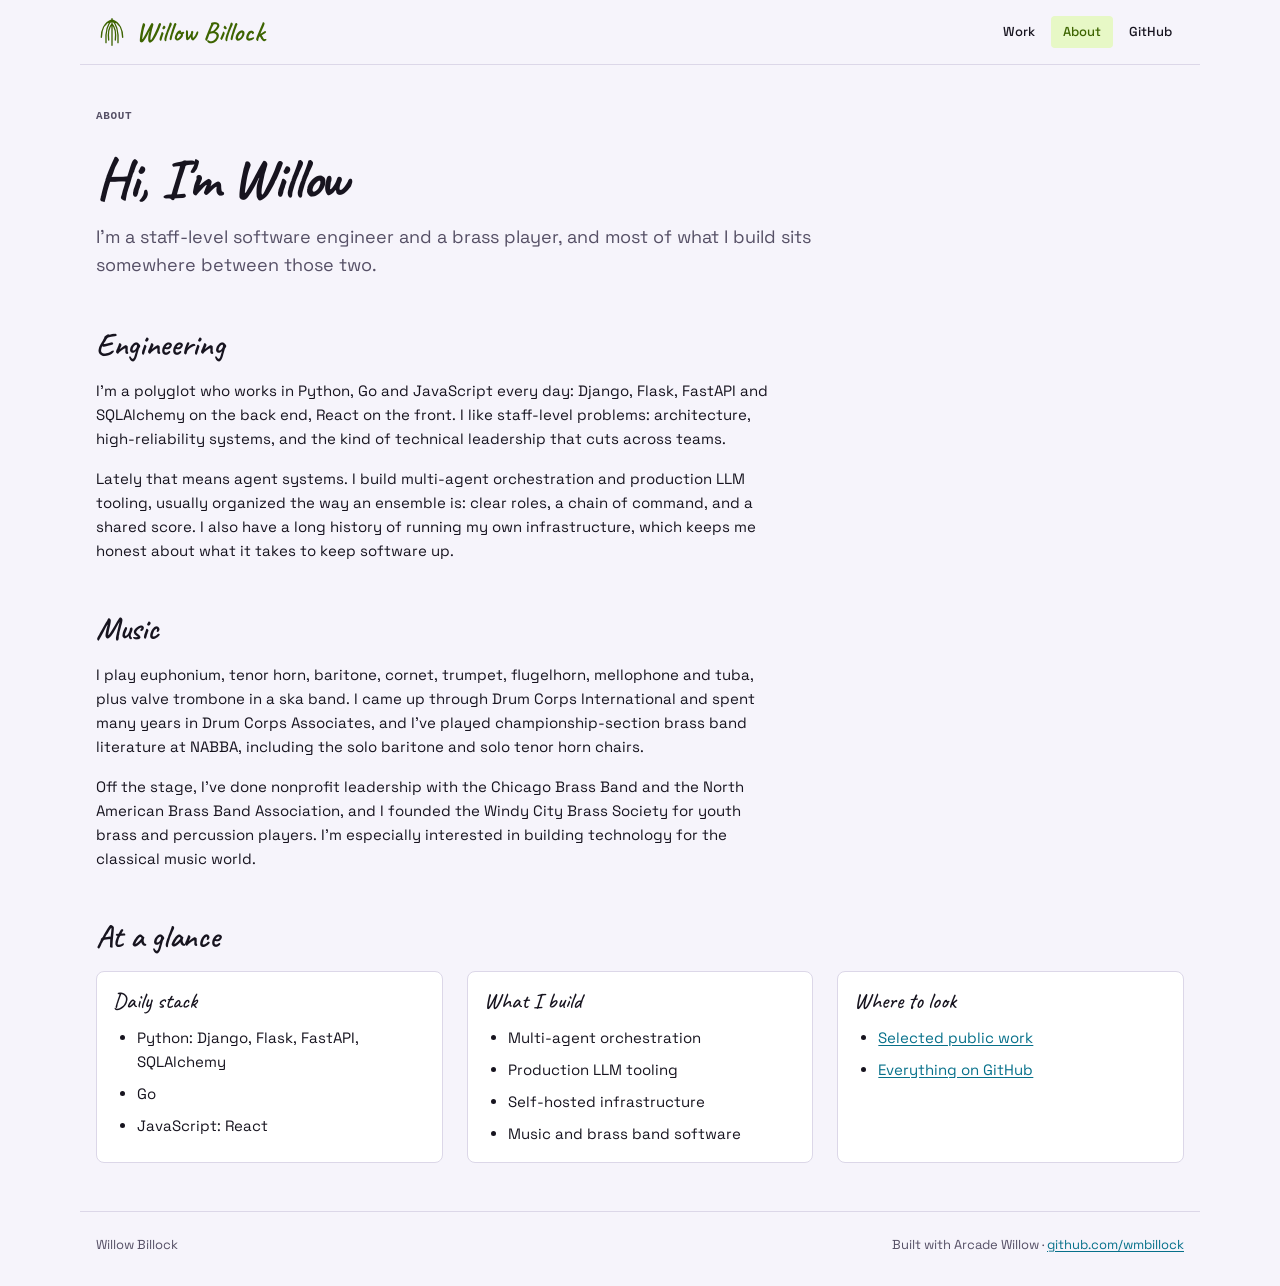
==== about.html @ 8b8f51fa "feat: rebuild the site as Willow Billock's GitHub billboard Replaces the old Windy City Brass Societ" ====
<!doctype html>
<html lang="en">
<head>
<meta charset="utf-8">
<meta name="viewport" content="width=device-width, initial-scale=1">
<title>About Willow Billock</title>
<meta name="description" content="Willow Billock: staff-level software engineer, agent systems builder and brass musician.">
<meta name="author" content="Willow Billock">
<meta property="og:title" content="About Willow Billock">
<meta property="og:description" content="Staff-level software engineer, agent systems builder and brass musician.">
<meta property="og:type" content="profile">
<meta name="color-scheme" content="dark light">
<link rel="icon" href="assets/willow.svg" type="image/svg+xml">
<link rel="preconnect" href="https://fonts.googleapis.com">
<link rel="preconnect" href="https://fonts.gstatic.com" crossorigin>
<link rel="stylesheet" href="https://fonts.googleapis.com/css2?family=Caveat:wght@400..700&family=Space+Grotesk:wght@300..700&display=swap">
<link rel="stylesheet" href="assets/aw.css">
<link rel="stylesheet" href="assets/site.css">
</head>
<body>
<svg width="0" height="0" style="position:absolute" aria-hidden="true">
  <defs>
    <symbol id="i-willow" viewBox="0 0 48 48" fill="none" stroke="currentColor" stroke-width="2" stroke-linecap="round"><path d="M24 4V44M24 6C17 12 14 24 15 40M24 6C31 12 34 24 33 40M24 12C19 17 18 27 19 36M24 12C29 17 30 27 29 36M24 6C12 10 8 22 8 32M24 6C36 10 40 22 40 32"/></symbol>
  </defs>
</svg>

<header class="site-bar">
  <a class="site-brand" href="index.html" aria-label="Willow Billock, home">
    <svg aria-hidden="true"><use href="#i-willow"/></svg>
    <b>Willow Billock</b>
  </a>
  <nav class="site-nav" aria-label="Site">
    <a href="index.html">Work</a>
    <a href="about.html" aria-current="page">About</a>
    <a href="https://github.com/wmbillock">GitHub</a>
  </nav>
</header>

<main class="site-main">
  <section class="hero" aria-labelledby="about-title">
    <p class="aw-eyebrow">About</p>
    <h1 class="display" id="about-title">Hi, I'm Willow</h1>
    <p class="hero-lede">I'm a staff-level software engineer and a brass player, and most of what I build sits somewhere between those two.</p>
  </section>

  <section class="section prose" aria-labelledby="eng-title">
    <h2 class="title" id="eng-title">Engineering</h2>
    <p>I'm a polyglot who works in Python, Go and JavaScript every day: Django, Flask, FastAPI and SQLAlchemy on the back end, React on the front. I like staff-level problems: architecture, high-reliability systems, and the kind of technical leadership that cuts across teams.</p>
    <p>Lately that means agent systems. I build multi-agent orchestration and production LLM tooling, usually organized the way an ensemble is: clear roles, a chain of command, and a shared score. I also have a long history of running my own infrastructure, which keeps me honest about what it takes to keep software up.</p>
  </section>

  <section class="section prose" aria-labelledby="music-title">
    <h2 class="title" id="music-title">Music</h2>
    <p>I play euphonium, tenor horn, baritone, cornet, trumpet, flugelhorn, mellophone and tuba, plus valve trombone in a ska band. I came up through Drum Corps International and spent many years in Drum Corps Associates, and I've played championship-section brass band literature at NABBA, including the solo baritone and solo tenor horn chairs.</p>
    <p>Off the stage, I've done nonprofit leadership with the Chicago Brass Band and the North American Brass Band Association, and I founded the Windy City Brass Society for youth brass and percussion players. I'm especially interested in building technology for the classical music world.</p>
  </section>

  <section class="section" aria-labelledby="glance-title">
    <h2 class="title" id="glance-title">At a glance</h2>
    <div class="about-grid">
      <article class="aw-panel">
        <h3 class="aw-panel-title">Daily stack</h3>
        <ul>
          <li>Python: Django, Flask, FastAPI, SQLAlchemy</li>
          <li>Go</li>
          <li>JavaScript: React</li>
        </ul>
      </article>
      <article class="aw-panel">
        <h3 class="aw-panel-title">What I build</h3>
        <ul>
          <li>Multi-agent orchestration</li>
          <li>Production LLM tooling</li>
          <li>Self-hosted infrastructure</li>
          <li>Music and brass band software</li>
        </ul>
      </article>
      <article class="aw-panel">
        <h3 class="aw-panel-title">Where to look</h3>
        <ul>
          <li><a href="index.html">Selected public work</a></li>
          <li><a href="https://github.com/wmbillock">Everything on GitHub</a></li>
        </ul>
      </article>
    </div>
  </section>
</main>

<footer class="site-foot">
  <span>Willow Billock</span>
  <span>Built with Arcade Willow · <a href="https://github.com/wmbillock">github.com/wmbillock</a></span>
</footer>
</body>
</html>
---- assets/aw.css ----
/* Arcade Willow rev 4 (aw.css, 2026-10-31). Rules unchanged; comments removed for publishing. */
:root, :root[data-theme="dark"] {
  color-scheme: dark;
  --surface: #121018;
  --surface-raised: #1b1824;
  --surface-sunken: #0c0a11;
  --line: #2e2a3a;
  --line-strong: #6b6480;
  --ink: #eeeaf6;
  --ink-muted: #a7a0b8;
  --lime: #b6f23a;
  --on-lime: #121018;
  --lime-text: #b6f23a;
  --lime-soft: #24330a;
  --magenta: #ff4fae;
  --on-magenta: #121018;
  --magenta-text: #ff7cc2;
  --magenta-soft: #4a1030;
  --cyan: #2dd4ef;
  --on-cyan: #121018;
  --cyan-text: #5fe0f5;
  --cyan-soft: #0b3a44;
  --logo-blue: #2f7bff;
  --logo-royal: #8352f0;
  --amber: #ffc53d;
  --amber-text: #ffd166;
  --amber-soft: #3d2e05;
  --red: #ff5d5d;
  --on-red: #121018;
  --red-text: #ff8a8a;
  --red-soft: #4a1414;
  --focus: #2dd4ef;
  --shadow-pop: 3px 3px 0 0 #000000;
  --shadow-pop-lime: 3px 3px 0 0 #b6f23a;
  --link: var(--cyan-text);
  --success: var(--lime-text);
  --info: var(--cyan-text);
  --warning: var(--amber-text);
  --danger: var(--red-text);
  --sec-euphonia: var(--lime); --sec-euphonia-text: var(--lime-text); --sec-euphonia-soft: var(--lime-soft);
  --sec-conservatory: #b79cff; --sec-conservatory-text: #b79cff; --sec-conservatory-soft: #272040;
  --sec-circuit: #8ea7ff; --sec-circuit-text: #8ea7ff; --sec-circuit-soft: #1a2142;
  --sec-hall: #6ee7b7; --sec-hall-text: #6ee7b7; --sec-hall-soft: #0f3127;
  --livery-logistics: #ff9f6b; --livery-logistics-text: #ff9f6b; --livery-logistics-soft: #3a2214;
}
@media (prefers-color-scheme: light) {
  :root:not([data-theme="dark"]) {
    color-scheme: light;
    --surface: #f6f4fb; --surface-raised: #ffffff; --surface-sunken: #ece9f4;
    --line: #dcd7e8; --line-strong: #8a829e; --ink: #17141f; --ink-muted: #565066;
    --lime: #9bd82a; --on-lime: #17141f; --lime-text: #3d6400; --lime-soft: #e7f8c6;
    --magenta: #f0359a; --on-magenta: #17141f; --magenta-text: #b0106a; --magenta-soft: #ffe0f0;
    --cyan: #1fc2e0; --on-cyan: #17141f; --cyan-text: #06708a; --cyan-soft: #d7f6fc;
    --logo-blue: #0050b4; --logo-royal: #4b1a9e;
    --amber: #ffc53d; --amber-text: #7a5200; --amber-soft: #fff1c7;
    --red: #d42f33; --on-red: #ffffff; --red-text: #b01e22; --red-soft: #ffe3e3;
    --focus: #06708a; --shadow-pop: 3px 3px 0 0 #17141f; --shadow-pop-lime: 3px 3px 0 0 #9bd82a;
    --sec-conservatory: #8f6ef5; --sec-conservatory-text: #5b3cc4; --sec-conservatory-soft: #ece6ff; --sec-circuit: #6f8cf0; --sec-circuit-text: #2f4fbf; --sec-circuit-soft: #e3e9ff; --sec-hall: #3fcf98; --sec-hall-text: #0b7a52; --sec-hall-soft: #dcf7ec; --livery-logistics: #f58a4f; --livery-logistics-text: #a8460f; --livery-logistics-soft: #ffe9dc;
  }
}
:root[data-theme="light"] {
  color-scheme: light;
  --surface: #f6f4fb; --surface-raised: #ffffff; --surface-sunken: #ece9f4;
  --line: #dcd7e8; --line-strong: #8a829e; --ink: #17141f; --ink-muted: #565066;
  --lime: #9bd82a; --on-lime: #17141f; --lime-text: #3d6400; --lime-soft: #e7f8c6;
  --magenta: #f0359a; --on-magenta: #17141f; --magenta-text: #b0106a; --magenta-soft: #ffe0f0;
  --cyan: #1fc2e0; --on-cyan: #17141f; --cyan-text: #06708a; --cyan-soft: #d7f6fc;
  --logo-blue: #0050b4; --logo-royal: #4b1a9e;
  --amber: #ffc53d; --amber-text: #7a5200; --amber-soft: #fff1c7;
  --red: #d42f33; --on-red: #ffffff; --red-text: #b01e22; --red-soft: #ffe3e3;
  --focus: #06708a; --shadow-pop: 3px 3px 0 0 #17141f; --shadow-pop-lime: 3px 3px 0 0 #9bd82a;
  --sec-conservatory: #8f6ef5; --sec-conservatory-text: #5b3cc4; --sec-conservatory-soft: #ece6ff; --sec-circuit: #6f8cf0; --sec-circuit-text: #2f4fbf; --sec-circuit-soft: #e3e9ff; --sec-hall: #3fcf98; --sec-hall-text: #0b7a52; --sec-hall-soft: #dcf7ec; --livery-logistics: #f58a4f; --livery-logistics-text: #a8460f; --livery-logistics-soft: #ffe9dc;
}
:root {
  --space-1: 4px; --space-2: 8px; --space-3: 12px; --space-4: 16px;
  --space-6: 24px; --space-8: 32px; --space-12: 48px;
  --radius-sm: 4px; --radius-md: 8px; --radius-lg: 12px; --radius-pill: 999px;
  --font-script: "Caveat", "Segoe Script", "Bradley Hand", cursive;
  --font-display: var(--font-script);
  --font-sans: "Space Grotesk", ui-sans-serif, system-ui, sans-serif;
  --font-mono: "Courier New", Courier, ui-monospace, monospace;
  --rail-w: 232px;
}
.display { font: 700 56px/56px var(--font-script); letter-spacing: -0.02em; margin: 0; text-wrap: balance; }
.title   { font: 600 32px/36px var(--font-script); letter-spacing: -0.01em; margin: 0; text-wrap: balance; }
.heading { font: 500 22px/26px var(--font-script); margin: 0; text-wrap: balance; }
.body    { font: 400 15px/22px var(--font-sans); }
.body-sm { font: 400 13px/18px var(--font-sans); }
.label   { font: 500 13px/16px var(--font-sans); }
.code    { font: 400 13px/20px var(--font-mono); }
.readout { font: 600 11px/16px var(--font-mono); letter-spacing: 0.06em; text-transform: uppercase; }
.muted   { color: var(--ink-muted); }
.aw-prose em, .aw-prose strong { font: 600 1.15em/1 var(--font-script); font-style: normal; }
.aw-prose a, a.aw-link { color: var(--link); text-underline-offset: 2px; }
.aw-btn { font: 500 13px/16px var(--font-sans); height: 36px; padding: 0 var(--space-3); display: inline-flex; align-items: center; justify-content: center; gap: var(--space-2); border-radius: var(--radius-sm); border: 1px solid var(--line-strong); background: var(--surface-raised); color: var(--ink); cursor: pointer; white-space: nowrap; transition: transform 80ms ease-out, box-shadow 80ms ease-out, background 80ms ease-out; }
.aw-btn:hover { background: var(--surface-sunken); }
.aw-btn:focus-visible, .aw-input:focus-visible, .aw-select:focus-visible, .aw-toggle input:focus-visible + .aw-toggle-track, .aw-rail-item:focus-visible, .aw-tab:focus-visible { outline: 2px solid var(--focus); outline-offset: 2px; }
.aw-btn-primary { background: var(--lime); color: var(--on-lime); border-color: var(--on-lime); box-shadow: var(--shadow-pop); }
.aw-btn-primary:hover { background: var(--lime); transform: translate(-1px, -1px); box-shadow: 4px 4px 0 0 var(--on-lime); }
.aw-btn-primary:active, .aw-btn-danger:active { transform: translate(3px, 3px); box-shadow: none; }
.aw-btn-ghost { border-color: transparent; background: transparent; }
.aw-btn-ghost:hover { background: var(--surface-sunken); }
.aw-btn-danger { background: var(--red); color: var(--on-red); border-color: var(--red); }
.aw-btn-sm { height: 28px; padding: 0 var(--space-2); }
.aw-btn-icon { width: 36px; padding: 0; }
.aw-btn-sm.aw-btn-icon { width: 28px; }
.aw-badge { display: inline-flex; align-items: center; gap: var(--space-1); font: 600 11px/16px var(--font-mono); letter-spacing: 0.06em; text-transform: uppercase; padding: 2px var(--space-2); border-radius: var(--radius-sm); background: var(--surface-sunken); color: var(--ink-muted); white-space: nowrap; }
.aw-badge-dot { width: 6px; height: 6px; border-radius: var(--radius-pill); background: currentColor; flex: none; }
.aw-badge-success { background: var(--lime-soft); color: var(--lime-text); }
.aw-badge-info { background: var(--cyan-soft); color: var(--cyan-text); }
.aw-badge-attention { background: var(--magenta-soft); color: var(--magenta-text); }
.aw-badge-warning { background: var(--amber-soft); color: var(--amber-text); }
.aw-badge-danger { background: var(--red-soft); color: var(--red-text); }
.aw-badge-live .aw-badge-dot { animation: aw-pulse 1.2s ease-in-out infinite; }
@keyframes aw-pulse { 50% { opacity: 0.3; } }
.aw-panel { background: var(--surface-raised); border: 1px solid var(--line); border-radius: var(--radius-md); padding: var(--space-4); display: flex; flex-direction: column; gap: var(--space-3); min-width: 0; }
.aw-panel-featured { border-color: var(--line-strong); box-shadow: var(--shadow-pop); }
.aw-panel-featured:hover { box-shadow: var(--shadow-pop-lime); }
.aw-panel-head { display: flex; align-items: flex-start; justify-content: space-between; gap: var(--space-3); }
.aw-panel-head > div:first-child { min-width: 0; }
.aw-panel-title { margin: 0; font: 500 22px/26px var(--font-script); }
.aw-panel-meta { font: 400 13px/20px var(--font-mono); color: var(--ink-muted); overflow-wrap: anywhere; }
.aw-panel-actions { display: flex; gap: var(--space-2); flex-wrap: wrap; align-items: center; }
.aw-panel-flush { padding: 0; gap: 0; }
.aw-panel-flush > .aw-panel-head { padding: var(--space-4) var(--space-4) var(--space-2); }
.aw-field { display: flex; flex-direction: column; gap: var(--space-1); min-width: 0; }
.aw-field-label { font: 500 13px/16px var(--font-sans); }
.aw-field-hint { font: 400 13px/18px var(--font-sans); color: var(--ink-muted); }
.aw-field-error { font: 400 13px/18px var(--font-sans); color: var(--danger); }
.aw-input, .aw-select { font: 400 15px/22px var(--font-sans); height: 36px; padding: 0 var(--space-3); border-radius: var(--radius-sm); border: 1px solid var(--line-strong); background: var(--surface-raised); color: var(--ink); min-width: 0; width: 100%; }
.aw-input::placeholder { color: var(--ink-muted); }
.aw-input-mono { font: 400 13px/20px var(--font-mono); }
.aw-input[aria-invalid="true"] { border-color: var(--red-text); }
textarea.aw-input { height: auto; padding: var(--space-2) var(--space-3); resize: none; }
.aw-toggle { display: inline-flex; align-items: center; gap: var(--space-2); cursor: pointer; font: 400 15px/22px var(--font-sans); }
.aw-toggle input { position: absolute; opacity: 0; width: 1px; height: 1px; }
.aw-toggle-track { width: 36px; height: 20px; border-radius: var(--radius-pill); background: var(--surface-sunken); border: 1px solid var(--line-strong); position: relative; transition: background 120ms ease-out; flex: none; }
.aw-toggle-track::after { content: ""; position: absolute; top: 2px; left: 2px; width: 14px; height: 14px; border-radius: var(--radius-pill); background: var(--ink-muted); transition: transform 120ms ease-out, background 120ms ease-out; }
.aw-toggle input:checked + .aw-toggle-track { background: var(--lime); border-color: var(--on-lime); }
.aw-toggle input:checked + .aw-toggle-track::after { transform: translateX(16px); background: var(--on-lime); }
.aw-drawer-head { display: flex; align-items: center; justify-content: space-between; gap: var(--space-3); padding: var(--space-4); border-bottom: 1px solid var(--line); }
.aw-drawer-title { margin: 0; font: 600 32px/36px var(--font-script); }
.aw-tray { display: flex; flex-direction: column; gap: var(--space-6); }
.aw-tray > .aw-panel:first-child { border-color: var(--line-strong); box-shadow: var(--shadow-pop); }
.aw-rowlist { list-style: none; margin: 0; padding: 0; display: flex; flex-direction: column; }
.aw-rowlist > .aw-row { display: grid; grid-template-columns: minmax(0, 1fr) auto; align-items: center; gap: 2px var(--space-3); padding: var(--space-3); border-top: 1px solid var(--line); }
.aw-rowlist > .aw-row:first-child { border-top: 0; }
.aw-rowlist > .aw-row.selected { background: var(--lime-soft); }
.aw-rowlist > .aw-row.unread { background: var(--magenta-soft); }
.aw-row-main { min-width: 0; overflow: hidden; text-overflow: ellipsis; white-space: nowrap; font: 500 15px/22px var(--font-sans); }
.aw-row-sub { grid-column: 1; min-width: 0; font: 400 13px/18px var(--font-sans); color: var(--ink-muted); overflow: hidden; text-overflow: ellipsis; white-space: nowrap; }
.aw-row-readout { grid-column: 2; grid-row: 1 / span 2; font: 600 11px/16px var(--font-mono); letter-spacing: 0.06em; text-transform: uppercase; color: var(--ink-muted); text-align: right; white-space: nowrap; display: inline-flex; align-items: center; gap: var(--space-2); }
.aw-tile { position: relative; display: flex; flex-direction: column; align-items: center; justify-content: center; gap: var(--space-1); aspect-ratio: 1 / 1; max-width: 100%; padding: var(--space-3); background: var(--surface-raised); border: 2px solid var(--line-strong); border-radius: var(--radius-md); color: var(--ink); overflow: hidden; }
.aw-tile-pet { width: 48px; height: 48px; display: grid; place-items: center; border-radius: var(--radius-sm); background: var(--surface-sunken); font: 600 22px/1 var(--font-script); }
.aw-tile-name { font: 500 13px/16px var(--font-sans); max-width: 100%; overflow: hidden; text-overflow: ellipsis; white-space: nowrap; }
.aw-tile-state { font: 600 11px/16px var(--font-mono); letter-spacing: 0.06em; text-transform: uppercase; color: var(--ink-muted); }
.aw-tile-working { border-color: var(--cyan); }
.aw-tile-waiting { border-color: var(--magenta); }
.aw-tile-succeeded { border-color: var(--lime); }
.aw-tile-failed { border-color: var(--red); }
.aw-tile-stale { border-color: var(--amber); }
.aw-tile-idle { border-color: var(--line-strong); }
.aw-tile-grid { display: grid; grid-template-columns: repeat(auto-fill, minmax(112px, 1fr)); gap: var(--space-3); }
.aw-shell { display: grid; grid-template-columns: var(--rail-w) minmax(0, 1fr); min-height: 100%; background: var(--surface); color: var(--ink); }
.aw-rail { display: flex; flex-direction: column; gap: var(--space-1); padding: var(--space-4) var(--space-3); border-right: 1px solid var(--line); background: var(--surface); min-width: 0; }
.aw-rail-brand { display: flex; align-items: center; gap: var(--space-2); padding: 0 var(--space-2) var(--space-4); }
.aw-rail-brand b { font: 600 26px/1 var(--font-script); color: var(--lime-text); }
.aw-rail-group { font: 600 11px/16px var(--font-mono); letter-spacing: 0.06em; text-transform: uppercase; color: var(--ink-muted); padding: var(--space-4) var(--space-2) var(--space-1); }
.aw-rail-item { display: flex; align-items: center; gap: var(--space-2); height: 36px; padding: 0 var(--space-2); border-radius: var(--radius-sm); color: var(--ink); text-decoration: none; font: 500 13px/16px var(--font-sans); border: 0; background: none; cursor: pointer; width: 100%; text-align: left; }
.aw-rail-item:hover { background: var(--surface-raised); }
.aw-rail-item[aria-current="page"] { background: var(--lime-soft); color: var(--lime-text); }
.aw-rail-item .aw-badge { margin-left: auto; }
.aw-rail-item svg { flex: none; }
.aw-rail-foot { margin-top: auto; padding-top: var(--space-4); border-top: 1px solid var(--line); display: flex; flex-direction: column; gap: var(--space-2); }
.aw-main { min-width: 0; display: flex; flex-direction: column; }
.aw-content { padding: var(--space-6) var(--space-8) var(--space-12); display: flex; flex-direction: column; gap: var(--space-6); min-width: 0; }
@media (max-width: 760px) {
  .aw-shell { grid-template-columns: minmax(0, 1fr); }
  .aw-rail { position: sticky; bottom: 0; order: 2; flex-direction: row; overflow-x: auto; border-right: 0; border-top: 1px solid var(--line); padding: var(--space-2); z-index: 2; }
  .aw-rail-brand, .aw-rail-group, .aw-rail-foot { display: none; }
  .aw-rail-item { flex-direction: column; height: auto; width: auto; min-width: 64px; padding: var(--space-1) var(--space-2); gap: 2px; font-size: 11px; justify-content: center; position: relative; }
  .aw-rail-item .aw-badge { position: absolute; top: 0; right: 0; margin: 0; padding: 0 4px; }
  .aw-content { padding: var(--space-4) var(--space-4) var(--space-8); }
}
.aw-pagehead { display: flex; align-items: flex-end; justify-content: space-between; gap: var(--space-4); flex-wrap: wrap; }
.aw-pagehead > div:first-child { min-width: 0; display: flex; flex-direction: column; gap: var(--space-1); }
.aw-eyebrow { font: 600 11px/16px var(--font-mono); letter-spacing: 0.06em; text-transform: uppercase; color: var(--ink-muted); }
.aw-pagehead .title { color: var(--ink); }
.aw-pagehead-meta { font: 400 13px/20px var(--font-mono); color: var(--ink-muted); }
.aw-crumbs { display: flex; align-items: center; gap: var(--space-2); font: 500 13px/16px var(--font-sans); color: var(--ink-muted); flex-wrap: wrap; }
.aw-crumbs b { color: var(--ink); font-weight: 500; }
.aw-topbar { display: flex; align-items: center; justify-content: space-between; gap: var(--space-3); padding: var(--space-3) var(--space-8); border-bottom: 1px solid var(--line); min-height: 56px; flex-wrap: wrap; }
@media (max-width: 760px) { .aw-topbar { padding: var(--space-2) var(--space-4); } }
.aw-attn { display: grid; grid-template-columns: repeat(auto-fit, minmax(150px, 1fr)); border: 1px solid var(--line); border-radius: var(--radius-md); background: var(--surface-raised); overflow: hidden; }
.aw-attn-cell { display: flex; flex-direction: column; gap: var(--space-1); padding: var(--space-3) var(--space-4); border-left: 1px solid var(--line); min-width: 0; }
.aw-attn-cell:first-child { border-left: 0; }
.aw-attn-num { font: 600 28px/32px var(--font-mono); font-variant-numeric: tabular-nums; }
.aw-attn-needs { background: var(--magenta-soft); }
.aw-attn-needs .aw-attn-num { color: var(--magenta-text); }
.aw-attn-run .aw-attn-num { color: var(--cyan-text); }
.aw-attn-block .aw-attn-num { color: var(--amber-text); }
.aw-attn-ok .aw-attn-num { color: var(--lime-text); }
.aw-stats { display: grid; grid-template-columns: repeat(auto-fit, minmax(120px, 1fr)); gap: var(--space-2); }
.aw-stat { background: var(--surface-sunken); border-radius: var(--radius-sm); padding: var(--space-3); display: flex; flex-direction: column; gap: 2px; min-width: 0; }
.aw-stat-value { font: 600 20px/24px var(--font-mono); font-variant-numeric: tabular-nums; }
.aw-stat-label { font: 400 13px/18px var(--font-sans); color: var(--ink-muted); }
.aw-banner { display: flex; align-items: center; gap: var(--space-3); padding: var(--space-3) var(--space-4); border-radius: var(--radius-md); border: 1px solid transparent; flex-wrap: wrap; }
.aw-banner > p { margin: 0; flex: 1 1 240px; min-width: 0; font: 400 13px/18px var(--font-sans); }
.aw-banner-info { background: var(--cyan-soft); color: var(--ink); border-color: var(--cyan-soft); }
.aw-banner-warning { background: var(--amber-soft); color: var(--ink); }
.aw-banner-danger { background: var(--red-soft); color: var(--ink); }
.aw-banner-attention { background: var(--magenta-soft); color: var(--ink); }
.aw-tabs { display: flex; gap: var(--space-1); border-bottom: 1px solid var(--line); overflow-x: auto; }
.aw-tab { font: 500 13px/16px var(--font-sans); height: 40px; padding: 0 var(--space-3); border: 0; border-bottom: 2px solid transparent; background: none; color: var(--ink-muted); cursor: pointer; white-space: nowrap; display: inline-flex; align-items: center; gap: var(--space-2); }
.aw-tab:hover { color: var(--ink); }
.aw-tab[aria-selected="true"] { color: var(--lime-text); border-bottom-color: var(--lime); }
.aw-search { position: relative; display: flex; align-items: center; min-width: 0; }
.aw-search svg { position: absolute; left: var(--space-3); color: var(--ink-muted); pointer-events: none; }
.aw-search .aw-input { padding-left: 36px; padding-right: 36px; }
.aw-kbd { position: absolute; right: var(--space-2); font: 600 11px/16px var(--font-mono); border: 1px solid var(--line-strong); border-radius: var(--radius-sm); padding: 0 6px; color: var(--ink-muted); }
.aw-select { appearance: none; padding-right: 32px; background-image: linear-gradient(45deg, transparent 50%, var(--ink-muted) 50%), linear-gradient(135deg, var(--ink-muted) 50%, transparent 50%); background-position: calc(100% - 16px) 50%, calc(100% - 11px) 50%; background-size: 5px 5px; background-repeat: no-repeat; width: auto; }
.aw-filters { display: flex; gap: var(--space-2); flex-wrap: wrap; align-items: center; }
.aw-filters .aw-search { flex: 1 1 240px; }
.aw-well { background: var(--surface-sunken); border-radius: var(--radius-sm); padding: var(--space-3); font: 400 13px/20px var(--font-mono); color: var(--ink); overflow-x: auto; white-space: pre; margin: 0; max-height: 260px; }
.aw-kv { display: grid; grid-template-columns: max-content minmax(0, 1fr); gap: var(--space-2) var(--space-4); margin: 0; }
.aw-kv dt { font: 400 13px/20px var(--font-sans); color: var(--ink-muted); }
.aw-kv dd { margin: 0; font: 400 13px/20px var(--font-mono); overflow-wrap: anywhere; display: flex; gap: var(--space-2); align-items: center; flex-wrap: wrap; }
.aw-table-wrap { overflow-x: auto; border: 1px solid var(--line); border-radius: var(--radius-md); background: var(--surface-raised); }
.aw-table { width: 100%; border-collapse: collapse; font: 400 13px/18px var(--font-sans); }
.aw-table th { font: 600 11px/16px var(--font-mono); letter-spacing: 0.06em; text-transform: uppercase; color: var(--ink-muted); text-align: left; padding: var(--space-2) var(--space-3); border-bottom: 1px solid var(--line); white-space: nowrap; background: var(--surface); }
.aw-table td { padding: var(--space-3); border-top: 1px solid var(--line); vertical-align: middle; }
.aw-table tr:first-child td { border-top: 0; }
.aw-table td.num { font-family: var(--font-mono); font-variant-numeric: tabular-nums; text-align: right; white-space: nowrap; }
.aw-table tbody tr:hover { background: var(--surface-sunken); }
.aw-feed { list-style: none; margin: 0; padding: 0; display: flex; flex-direction: column; }
.aw-feed li { display: grid; grid-template-columns: 52px minmax(0, 1fr); gap: var(--space-3); padding: var(--space-3) 0; border-top: 1px solid var(--line); }
.aw-feed li:first-child { border-top: 0; }
.aw-feed time { font: 600 11px/20px var(--font-mono); letter-spacing: 0.06em; color: var(--ink-muted); font-variant-numeric: tabular-nums; }
.aw-feed-who { display: flex; gap: var(--space-2); align-items: center; flex-wrap: wrap; font: 500 13px/20px var(--font-sans); }
.aw-feed-what { font: 400 13px/18px var(--font-sans); color: var(--ink-muted); margin-top: 2px; }
.aw-empty { padding: var(--space-6) var(--space-4); color: var(--ink-muted); text-align: center; font: 400 13px/18px var(--font-sans); border: 1px dashed var(--line-strong); border-radius: var(--radius-md); }
.aw-thread { display: flex; flex-direction: column; gap: var(--space-3); }
.aw-msg { max-width: min(42rem, 88%); display: flex; flex-direction: column; gap: 2px; }
.aw-msg-body { padding: var(--space-2) var(--space-3); border-radius: var(--radius-md); border: 1px solid var(--line); font: 400 15px/22px var(--font-sans); overflow-wrap: anywhere; }
.aw-msg-meta { font: 600 11px/16px var(--font-mono); letter-spacing: 0.06em; text-transform: uppercase; color: var(--ink-muted); padding: 0 var(--space-1); }
.aw-msg-her { align-self: flex-start; }
.aw-msg-her .aw-msg-body { background: var(--surface-raised); border-bottom-left-radius: var(--radius-sm); }
.aw-msg-you { align-self: flex-end; align-items: flex-end; }
.aw-msg-you .aw-msg-body { background: var(--lime-soft); border-bottom-right-radius: var(--radius-sm); }
.aw-note { align-self: center; font: 400 13px/18px var(--font-sans); color: var(--ink-muted); background: var(--surface-sunken); border-radius: var(--radius-pill); padding: 2px var(--space-3); }
.aw-composer { display: flex; align-items: flex-end; gap: var(--space-2); padding: var(--space-2) var(--space-3); border-top: 1px solid var(--line); background: var(--surface); }
.aw-composer textarea { flex: 1; min-height: 44px; font-size: 16px; }
.aw-composer .aw-btn { width: 44px; height: 44px; padding: 0; flex: none; }
.aw-now { display: flex; align-items: center; gap: var(--space-3); padding: var(--space-2) var(--space-4); border-bottom: 1px solid var(--line); background: var(--surface); font: 500 13px/16px var(--font-sans); color: var(--ink-muted); width: 100%; border-left: 0; border-right: 0; border-top: 0; cursor: pointer; text-align: left; flex-wrap: wrap; }
.aw-now b { font: 600 13px/16px var(--font-mono); font-variant-numeric: tabular-nums; }
.aw-now .needs b { color: var(--magenta-text); }
.aw-now .run b { color: var(--cyan-text); }
.aw-now .block b { color: var(--amber-text); }
.aw-now.has-needs { background: var(--magenta-soft); color: var(--ink); }
.aw-now:focus-visible { outline: 2px solid var(--focus); outline-offset: -2px; }
.aw-progress { display: flex; flex-wrap: wrap; gap: var(--space-1) var(--space-2); list-style: none; margin: 0; padding: 0; font: 600 11px/16px var(--font-mono); letter-spacing: 0.04em; text-transform: uppercase; }
.aw-progress li { display: inline-flex; align-items: center; gap: 4px; color: var(--ink-muted); }
.aw-progress li + li::before { content: "·"; color: var(--line-strong); margin-right: 4px; }
.aw-progress li[data-s="done"] { color: var(--lime-text); }
.aw-progress li[data-s="now"] { color: var(--cyan-text); }
.aw-progress li[data-s="fail"] { color: var(--red-text); }
.aw-progress li[data-s="unknown"] { color: var(--amber-text); }
.aw-evidence { border-top: 1px solid var(--line); padding-top: var(--space-2); }
.aw-evidence > summary { cursor: pointer; font: 500 13px/16px var(--font-sans); color: var(--ink-muted); list-style: none; display: flex; gap: var(--space-2); align-items: center; }
.aw-evidence > summary::-webkit-details-marker { display: none; }
.aw-evidence > summary::before { content: "▸"; font-size: 11px; }
.aw-evidence[open] > summary::before { content: "▾"; }
.aw-evidence > .aw-well { margin-top: var(--space-2); }
.aw-history { list-style: none; margin: 0; padding: 0; display: flex; flex-direction: column; gap: 2px; font: 400 13px/18px var(--font-sans); color: var(--ink-muted); }
.aw-history li { display: flex; gap: var(--space-2); min-width: 0; }
.aw-history .readout { flex: none; }
.aw-history span:last-child { min-width: 0; overflow: hidden; text-overflow: ellipsis; white-space: nowrap; }
.aw-room { display: flex; flex-direction: column; }
.aw-room-msg { display: grid; grid-template-columns: 32px minmax(0, 1fr); gap: 2px var(--space-3); padding: var(--space-2) 0; }
.aw-room-msg + .aw-room-msg.cont { padding-top: 0; }
.aw-room-msg.cont .aw-avatar, .aw-room-msg.cont .aw-room-head { visibility: hidden; height: 0; }
.aw-avatar { grid-row: 1 / span 2; width: 32px; height: 32px; border-radius: var(--radius-sm); background: var(--surface-sunken); border: 2px solid var(--line-strong); display: grid; place-items: center; font: 600 16px/1 var(--font-script); color: var(--ink); }
.aw-avatar.you { border-color: var(--lime); }
.aw-avatar.her { border-color: var(--magenta); }
.aw-room-head { display: flex; gap: var(--space-2); align-items: baseline; flex-wrap: wrap; font: 500 13px/18px var(--font-sans); }
.aw-room-head time { font: 600 11px/16px var(--font-mono); color: var(--ink-muted); }
.aw-room-body { font: 400 13px/20px var(--font-sans); color: var(--ink); overflow-wrap: anywhere; }
.aw-room-day { display: flex; align-items: center; gap: var(--space-2); font: 600 11px/16px var(--font-mono); letter-spacing: 0.06em; text-transform: uppercase; color: var(--ink-muted); padding: var(--space-2) 0; }
.aw-room-day::before, .aw-room-day::after { content: ""; flex: 1; border-top: 1px solid var(--line); }
.aw-bars { display: grid; grid-template-columns: max-content minmax(0, 1fr) max-content; gap: var(--space-2) var(--space-3); align-items: center; font: 400 13px/18px var(--font-sans); }
.aw-bar { height: 10px; background: var(--surface-sunken); border-radius: 2px; overflow: hidden; }
.aw-bar i { display: block; height: 100%; background: var(--cyan); border-radius: 2px; }
.aw-bar i.lime { background: var(--lime); } .aw-bar i.muted { background: var(--line-strong); } .aw-bar i.amber { background: var(--amber); }
.aw-bars .v { font: 600 11px/16px var(--font-mono); font-variant-numeric: tabular-nums; color: var(--ink-muted); text-align: right; }
.aw-spark { display: flex; align-items: flex-end; gap: 2px; height: 40px; }
.aw-spark i { flex: 1; min-width: 2px; background: var(--line-strong); border-radius: 1px 1px 0 0; }
.aw-spark i.now { background: var(--cyan); }
.aw-device { display: inline-flex; flex-direction: column; gap: var(--space-2); align-items: flex-start; }
.aw-device canvas { image-rendering: pixelated; image-rendering: crisp-edges; background: #000; border-radius: var(--radius-sm); box-shadow: 0 0 0 6px #000, 0 0 0 7px var(--line-strong); max-width: 100%; height: auto; }
.aw-device figcaption { font: 600 11px/16px var(--font-mono); letter-spacing: 0.06em; text-transform: uppercase; color: var(--ink-muted); }
.aw-grid { display: grid; gap: var(--space-6); grid-template-columns: repeat(12, minmax(0, 1fr)); }
.aw-span-4 { grid-column: span 4; } .aw-span-5 { grid-column: span 5; } .aw-span-6 { grid-column: span 6; }
.aw-span-7 { grid-column: span 7; } .aw-span-8 { grid-column: span 8; } .aw-span-12 { grid-column: span 12; }
@media (max-width: 1100px) { .aw-span-4, .aw-span-5, .aw-span-6, .aw-span-7, .aw-span-8 { grid-column: span 12; } }
.aw-cluster { display: flex; gap: var(--space-2); flex-wrap: wrap; align-items: center; }
.aw-stack { display: flex; flex-direction: column; gap: var(--space-3); min-width: 0; }
@media (prefers-reduced-motion: reduce) {
  .aw-btn, .aw-toggle-track, .aw-toggle-track::after { transition: none; }
  .aw-badge-live .aw-badge-dot { animation: none; }
}
[data-section], .aw-app { --accent: var(--sec-euphonia); --accent-text: var(--sec-euphonia-text); --accent-soft: var(--sec-euphonia-soft); }
[data-section="conservatory"] { --accent: var(--sec-conservatory); --accent-text: var(--sec-conservatory-text); --accent-soft: var(--sec-conservatory-soft); }
[data-section="circuit"] { --accent: var(--sec-circuit); --accent-text: var(--sec-circuit-text); --accent-soft: var(--sec-circuit-soft); }
[data-section="hall"] { --accent: var(--sec-hall); --accent-text: var(--sec-hall-text); --accent-soft: var(--sec-hall-soft); }
[data-section="logistics"] { --accent: var(--livery-logistics); --accent-text: var(--livery-logistics-text); --accent-soft: var(--livery-logistics-soft); }
.aw-app, .aw-app *, .aw-app *::before, .aw-app *::after { box-sizing: border-box; }
.aw-app { display: grid; grid-template-columns: minmax(0, 1fr); min-height: 100dvh; background: var(--surface); color: var(--ink); }
.aw-app-main { display: flex; flex-direction: column; min-width: 0; min-height: 100dvh; }
.aw-nav { position: fixed; inset: 0 auto 0 0; width: min(320px, 86vw); z-index: 20; display: flex; flex-direction: column; background: var(--surface); border-right: 1px solid var(--line-strong); overflow-y: auto; transform: translateX(-100%); visibility: hidden; padding-bottom: env(safe-area-inset-bottom, 0px); }
.aw-nav[data-open="true"] { transform: none; visibility: visible; }
.aw-scrim { position: fixed; inset: 0; z-index: 19; background: var(--surface-sunken); opacity: 0.72; }
.aw-scrim[hidden] { display: none; }
@media (min-width: 840px) {
  .aw-app { grid-template-columns: 300px minmax(0, 1fr); }
  .aw-nav { position: sticky; top: 0; height: 100dvh; width: auto; transform: none; visibility: visible; z-index: auto; border-right-color: var(--line); }
  .aw-scrim { display: none; }
}
.aw-nav-list { display: flex; flex-direction: column; gap: 2px; padding: var(--space-2) var(--space-3) var(--space-6); }
.aw-hero { display: flex; flex-direction: column; gap: var(--space-2); padding: calc(var(--space-6) + env(safe-area-inset-top, 0px)) var(--space-6) var(--space-4); background: var(--sec-euphonia-soft); border-bottom: 1px solid var(--line); }
.aw-hero-mark { width: 40px; height: 40px; color: var(--lime); }
.aw-hero-word { font: 700 44px/44px var(--font-script); color: var(--lime-text); margin: 0; }
.aw-hero-presence { display: flex; align-items: center; gap: var(--space-2); font: 400 13px/18px var(--font-sans); color: var(--ink-muted); }
.aw-hero-focus { display: flex; align-items: center; justify-content: space-between; padding-top: var(--space-1); font: 500 13px/16px var(--font-sans); }
.aw-nav-item { display: flex; align-items: center; gap: var(--space-3); min-height: 44px; padding: 0 var(--space-3); border-radius: var(--radius-sm); font: 400 15px/22px var(--font-sans); color: var(--ink); text-decoration: none; background: none; border: 0; width: 100%; text-align: left; cursor: pointer; }
.aw-nav-item:hover { background: var(--surface-raised); }
.aw-nav-item[aria-current="page"] { background: var(--accent-soft); color: var(--accent-text); font-weight: 500; }
.aw-nav-item:focus-visible, .aw-menu-btn:focus-visible, .aw-runrow:focus-visible, .aw-info-row:focus-visible, .aw-activity-row:focus-visible { outline: 2px solid var(--focus); outline-offset: 2px; }
.aw-nav-item > svg { flex: none; width: 20px; height: 20px; color: var(--ink-muted); }
.aw-nav-item[aria-current="page"] > svg { color: var(--accent-text); }
.aw-nav-item .aw-swatch { flex: none; width: 10px; height: 10px; margin: 5px; border-radius: 3px; background: var(--accent); }
.aw-nav-item > span:not(.aw-swatch):not(.aw-count):not(.aw-dot) { flex: 1; min-width: 0; overflow: hidden; text-overflow: ellipsis; white-space: nowrap; }
.aw-nav-item.indent { padding-left: var(--space-8); }
.aw-nav-group { display: flex; align-items: center; justify-content: space-between; padding: var(--space-4) var(--space-3) var(--space-1); font: 600 11px/16px var(--font-mono); letter-spacing: 0.08em; text-transform: uppercase; color: var(--ink-muted); background: none; border: 0; width: 100%; text-align: left; }
.aw-count { flex: none; display: inline-grid; place-items: center; min-width: 18px; height: 18px; padding: 0 5px; border-radius: 9px; background: var(--magenta); color: var(--on-magenta); font: 500 11px/14px var(--font-sans); font-variant-numeric: tabular-nums; }
.aw-dot { flex: none; width: 8px; height: 8px; border-radius: var(--radius-pill); background: var(--ink); }
.aw-dot.needs { background: var(--magenta); }
[data-focus="on"] .aw-dot:not(.needs) { display: none; }
.aw-menu-btn { position: relative; display: inline-grid; place-items: center; width: 44px; height: 44px; border: 0; background: none; color: var(--ink); border-radius: var(--radius-sm); cursor: pointer; }
.aw-menu-btn .aw-count { position: absolute; top: 4px; right: 2px; }
@media (min-width: 840px) { .aw-menu-btn { display: none; } }
.aw-appbar { position: sticky; top: 0; z-index: 5; display: flex; align-items: center; gap: var(--space-1); padding: calc(var(--space-1) + env(safe-area-inset-top, 0px)) var(--space-2) var(--space-1); background: var(--surface); border-bottom: 2px solid var(--accent); }
.aw-appbar-titles { flex: 1; min-width: 0; display: flex; flex-direction: column; background: none; border: 0; padding: 0; text-align: left; color: inherit; cursor: pointer; }
.aw-appbar-title { font: 600 30px/34px var(--font-script); color: var(--accent-text); margin: 0; overflow: hidden; text-overflow: ellipsis; white-space: nowrap; }
.aw-appbar[data-kind="pushed"] .aw-appbar-title { font: 500 22px/26px var(--font-script); }
.aw-appbar-sub { font: 400 13px/18px var(--font-sans); color: var(--ink-muted); overflow: hidden; text-overflow: ellipsis; white-space: nowrap; }
.aw-icon-btn { display: inline-grid; place-items: center; width: 44px; height: 44px; border: 0; background: none; color: var(--ink-muted); border-radius: var(--radius-sm); cursor: pointer; flex: none; }
.aw-icon-btn:focus-visible { outline: 2px solid var(--focus); outline-offset: 2px; }
.aw-appbar + .aw-tabs { padding-inline: var(--space-4); }
.aw-read { flex: 1; display: flex; flex-direction: column; gap: var(--space-4); padding: var(--space-4) var(--space-6); width: 100%; max-width: calc(65ch + 2 * var(--space-6)); margin: 0 auto; overflow-y: auto; }
.aw-say { display: flex; flex-direction: column; gap: var(--space-1); max-width: 65ch; }
.aw-say-meta { font: 400 13px/18px var(--font-sans); color: var(--ink-muted); }
.aw-say-text { font: 400 15px/24px var(--font-sans); color: var(--ink); overflow-wrap: anywhere; }
.aw-say-text p { margin: 0 0 var(--space-2); } .aw-say-text p:last-child { margin: 0; }
.aw-say.you { align-self: flex-end; max-width: min(42ch, 80%); }
.aw-say.you .aw-say-text { padding: 10px 14px; background: var(--surface-raised); border: 1px solid var(--line); border-radius: var(--radius-md); }
.aw-say.you .aw-say-meta { display: none; }
.aw-day { display: flex; align-items: center; gap: 10px; font: 400 13px/18px var(--font-sans); color: var(--ink-muted); }
.aw-day::before, .aw-day::after { content: ""; flex: 1; border-top: 1px solid var(--line); }
[data-density="compact"] .aw-read { gap: var(--space-2); }
[data-density="compact"] .aw-say { flex-direction: row; gap: var(--space-2); }
.aw-runrow { display: flex; align-items: center; gap: 10px; padding: 10px var(--space-2) 10px var(--space-3); background: var(--surface-raised); border: 1px solid var(--line); border-radius: var(--radius-sm); color: var(--ink); text-decoration: none; font: 400 15px/22px var(--font-sans); width: 100%; text-align: left; cursor: pointer; }
.aw-runrow::before { content: ""; flex: none; width: 8px; height: 8px; border-radius: var(--radius-pill); background: var(--status, var(--ink-muted)); }
.aw-runrow-title { flex: 1; min-width: 0; overflow: hidden; text-overflow: ellipsis; white-space: nowrap; }
.aw-runrow-status { font: 400 13px/20px var(--font-mono); color: var(--status-text, var(--ink-muted)); white-space: nowrap; }
.aw-runrow > svg { flex: none; width: 20px; height: 20px; color: var(--ink-muted); }
[data-status="needs"] { --status: var(--magenta); --status-text: var(--magenta-text); }
[data-status="running"] { --status: var(--cyan); --status-text: var(--cyan-text); }
[data-status="blocked"] { --status: var(--amber); --status-text: var(--amber-text); }
[data-status="failed"] { --status: var(--red); --status-text: var(--red-text); }
[data-status="done"] { --status: var(--ink-muted); --status-text: var(--ink-muted); }
.aw-chip { display: inline-flex; align-items: center; gap: 10px; padding: var(--space-2) 14px var(--space-2) 10px; background: var(--surface-sunken); border: 1px solid var(--line); border-radius: var(--radius-sm); color: var(--ink); text-decoration: none; max-width: 100%; }
.aw-chip > svg { flex: none; width: 20px; height: 20px; color: var(--ink-muted); }
.aw-chip-name { font: 400 13px/18px var(--font-sans); overflow: hidden; text-overflow: ellipsis; white-space: nowrap; }
.aw-chip-meta { font: 400 13px/20px var(--font-mono); color: var(--ink-muted); }
.aw-say.you + .aw-chip, .aw-chip.you { align-self: flex-end; }
.aw-cause { display: flex; align-items: center; gap: 10px; padding: var(--space-2) var(--space-2) var(--space-2) var(--space-3); background: var(--amber-soft); color: var(--amber-text); border-radius: var(--radius-sm); font: 400 13px/18px var(--font-sans); }
.aw-cause::before { content: ""; flex: none; width: 8px; height: 8px; border-radius: var(--radius-pill); background: var(--amber); }
.aw-cause > span { flex: 1; min-width: 0; }
.aw-list { display: flex; flex-direction: column; margin: 0; padding: 0; list-style: none; }
.aw-list-label { padding: var(--space-4) var(--space-4) var(--space-1); font: 600 11px/16px var(--font-mono); letter-spacing: 0.08em; text-transform: uppercase; color: var(--ink-muted); }
.aw-activity-row { display: grid; grid-template-columns: 8px minmax(0, 1fr) auto; gap: 2px var(--space-3); align-items: start; padding: 14px var(--space-4); border-bottom: 1px solid var(--line); color: var(--ink-muted); text-decoration: none; }
.aw-activity-row::before { content: ""; width: 8px; height: 8px; margin-top: 8px; border-radius: var(--radius-pill); grid-row: span 2; }
.aw-activity-row[data-priority="needs"]::before { background: var(--magenta); }
.aw-activity-row[data-priority="needs"] .aw-activity-title { color: var(--ink); font-weight: 500; }
.aw-activity-title { font: 400 15px/22px var(--font-sans); }
.aw-activity-sub { font: 400 13px/18px var(--font-sans); color: var(--ink-muted); grid-column: 2; }
.aw-activity-time { font: 400 13px/20px var(--font-mono); color: var(--ink-muted); grid-row: 1; grid-column: 3; white-space: nowrap; }
.aw-info-row { display: flex; align-items: center; gap: var(--space-3); min-height: 52px; padding: 14px var(--space-4); border-bottom: 1px solid var(--line); color: var(--ink); text-decoration: none; font: 400 15px/22px var(--font-sans); }
.aw-info-row > svg { flex: none; width: 20px; height: 20px; color: var(--ink-muted); }
.aw-info-row > span:first-of-type { flex: 1; min-width: 0; }
.aw-info-value { font: 400 13px/18px var(--font-sans); color: var(--status-text, var(--ink-muted)); white-space: nowrap; }
.aw-actionbar { position: sticky; bottom: 0; display: flex; gap: var(--space-3); padding: var(--space-3) var(--space-4) calc(var(--space-3) + env(safe-area-inset-bottom, 0px)); background: var(--surface-sunken); border-top: 1px solid var(--line); }
.aw-actionbar > .aw-btn { flex: 1; height: 44px; }
.aw-infopanel { display: none; }
@media (min-width: 1200px) { .aw-infopanel { display: flex; flex-direction: column; width: 320px; border-left: 1px solid var(--line); } }
@media (prefers-reduced-motion: no-preference) {
  .aw-nav { transition: transform 160ms ease-out, visibility 0s linear 160ms; }
  .aw-nav[data-open="true"] { transition: transform 160ms ease-out; }
}
---- assets/site.css ----
/* Page layout for the public site. Tokens and components come from aw.css; nothing here redefines a color, radius or font. */
*, *::before, *::after { box-sizing: border-box; }
html { -webkit-text-size-adjust: 100%; }
body {
  margin: 0;
  background: var(--surface);
  color: var(--ink);
  font: 400 15px/24px var(--font-sans);
  overflow-x: hidden;
}
@media (max-width: 839px) { body { font-size: 17px; } }
a { color: var(--link); text-underline-offset: 2px; }
a:focus-visible { outline: 2px solid var(--focus); outline-offset: 2px; border-radius: var(--radius-sm); }
.sr-only { position: absolute; width: 1px; height: 1px; overflow: hidden; clip: rect(0 0 0 0); white-space: nowrap; }

.site-bar {
  display: flex; align-items: center; justify-content: space-between; gap: var(--space-3);
  max-width: 1120px; margin: 0 auto; padding: var(--space-4) var(--space-4);
  border-bottom: 1px solid var(--line); flex-wrap: wrap;
}
.site-brand { display: inline-flex; align-items: center; gap: var(--space-2); color: var(--ink); text-decoration: none; }
.site-brand svg { width: 32px; height: 32px; color: var(--lime-text); flex: none; }
.site-brand b { font: 600 28px/1 var(--font-script); color: var(--lime-text); }
.site-nav { display: flex; gap: var(--space-1); flex-wrap: wrap; }
.site-nav a { font: 500 13px/16px var(--font-sans); color: var(--ink); text-decoration: none; padding: var(--space-2) var(--space-3); border-radius: var(--radius-sm); }
.site-nav a:hover { background: var(--surface-raised); }
.site-nav a[aria-current="page"] { background: var(--lime-soft); color: var(--lime-text); }

.site-main { max-width: 1120px; margin: 0 auto; padding: var(--space-8) var(--space-4) var(--space-12); display: flex; flex-direction: column; gap: var(--space-12); }
.hero { display: flex; flex-direction: column; gap: var(--space-4); max-width: 720px; }
.hero .display { color: var(--ink); }
.hero-lede { margin: 0; font: 400 18px/28px var(--font-sans); color: var(--ink-muted); }
.hero-actions { display: flex; gap: var(--space-3); flex-wrap: wrap; }
.hero-actions .aw-btn { text-decoration: none; }
@media (max-width: 839px) { .hero .display { font-size: 44px; line-height: 48px; } }

.section { display: flex; flex-direction: column; gap: var(--space-4); }
.section-head { display: flex; flex-direction: column; gap: var(--space-1); }
.section-head p { margin: 0; color: var(--ink-muted); }

.project-grid { list-style: none; margin: 0; padding: 0; display: grid; grid-template-columns: repeat(auto-fill, minmax(min(100%, 320px), 1fr)); gap: var(--space-6); }
.project-grid > li { display: flex; }
.project-grid .aw-panel { flex: 1; }
.project-grid .aw-panel-title a { color: var(--ink); text-decoration: none; overflow-wrap: anywhere; }
.project-grid .aw-panel-title a:hover { color: var(--lime-text); text-decoration: underline; }
.project-desc { margin: 0; }
.project-stack { margin: 0; font: 400 13px/20px var(--font-mono); color: var(--ink-muted); }
.project-langs { display: flex; gap: var(--space-2); flex-wrap: wrap; margin-top: auto; }

.more-list { border: 1px solid var(--line); border-radius: var(--radius-md); background: var(--surface-raised); }
.more-list .aw-row-main { white-space: normal; overflow-wrap: anywhere; }
.more-list .aw-row-main a { color: var(--ink); }
.more-list .aw-row-sub { white-space: normal; }

.prose { max-width: 680px; display: flex; flex-direction: column; gap: var(--space-4); }
.prose p { margin: 0; }
.prose ul { margin: 0; padding-left: var(--space-6); display: flex; flex-direction: column; gap: var(--space-2); }
.about-grid { display: grid; grid-template-columns: repeat(auto-fit, minmax(min(100%, 300px), 1fr)); gap: var(--space-6); }
.about-grid .aw-panel ul { margin: 0; padding-left: var(--space-6); display: flex; flex-direction: column; gap: var(--space-2); }

.site-foot { max-width: 1120px; margin: 0 auto; padding: var(--space-6) var(--space-4) var(--space-8); border-top: 1px solid var(--line); color: var(--ink-muted); font: 400 13px/18px var(--font-sans); display: flex; gap: var(--space-4); flex-wrap: wrap; justify-content: space-between; }

@media (prefers-reduced-motion: reduce) {
  *, *::before, *::after { transition: none !important; animation: none !important; }
}
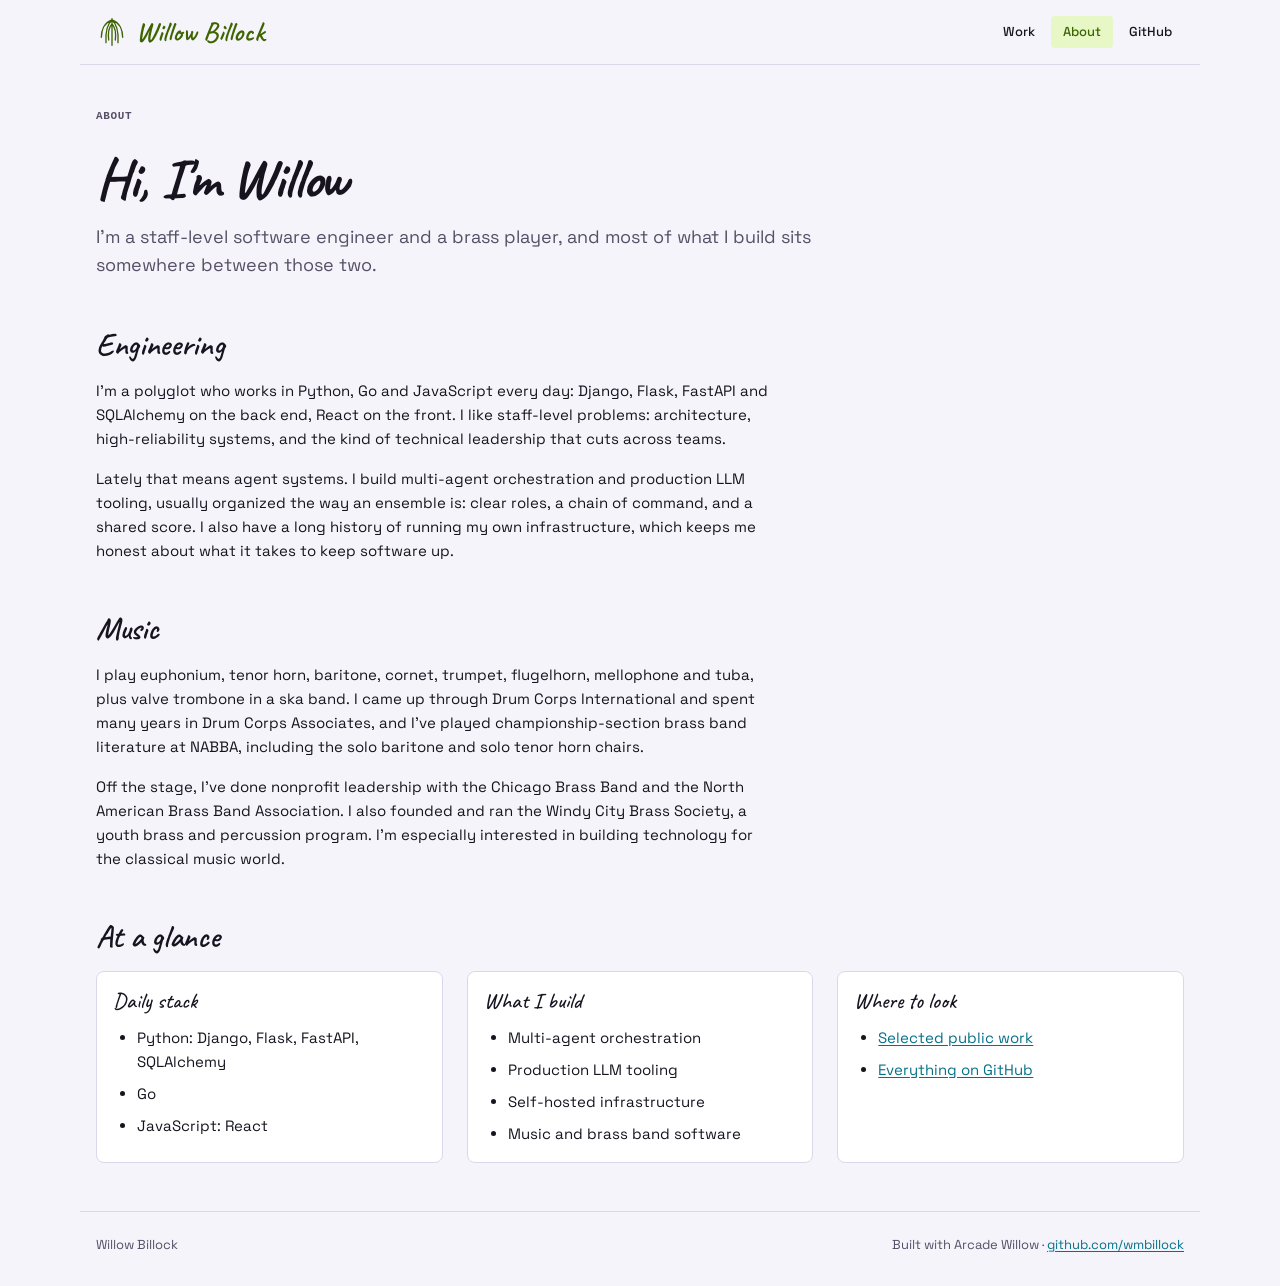
==== commit 776f4ef0: "docs: put the Windy City Brass Society line in past tense Co-Authored-By: Claude Opus 5.5 <noreply@a" ====
--- a/about.html
+++ b/about.html
@@ -52,7 +52,7 @@
   <section class="section prose" aria-labelledby="music-title">
     <h2 class="title" id="music-title">Music</h2>
     <p>I play euphonium, tenor horn, baritone, cornet, trumpet, flugelhorn, mellophone and tuba, plus valve trombone in a ska band. I came up through Drum Corps International and spent many years in Drum Corps Associates, and I've played championship-section brass band literature at NABBA, including the solo baritone and solo tenor horn chairs.</p>
-    <p>Off the stage, I've done nonprofit leadership with the Chicago Brass Band and the North American Brass Band Association, and I founded the Windy City Brass Society for youth brass and percussion players. I'm especially interested in building technology for the classical music world.</p>
+    <p>Off the stage, I've done nonprofit leadership with the Chicago Brass Band and the North American Brass Band Association. I also founded and ran the Windy City Brass Society, a youth brass and percussion program. I'm especially interested in building technology for the classical music world.</p>
   </section>
 
   <section class="section" aria-labelledby="glance-title">
